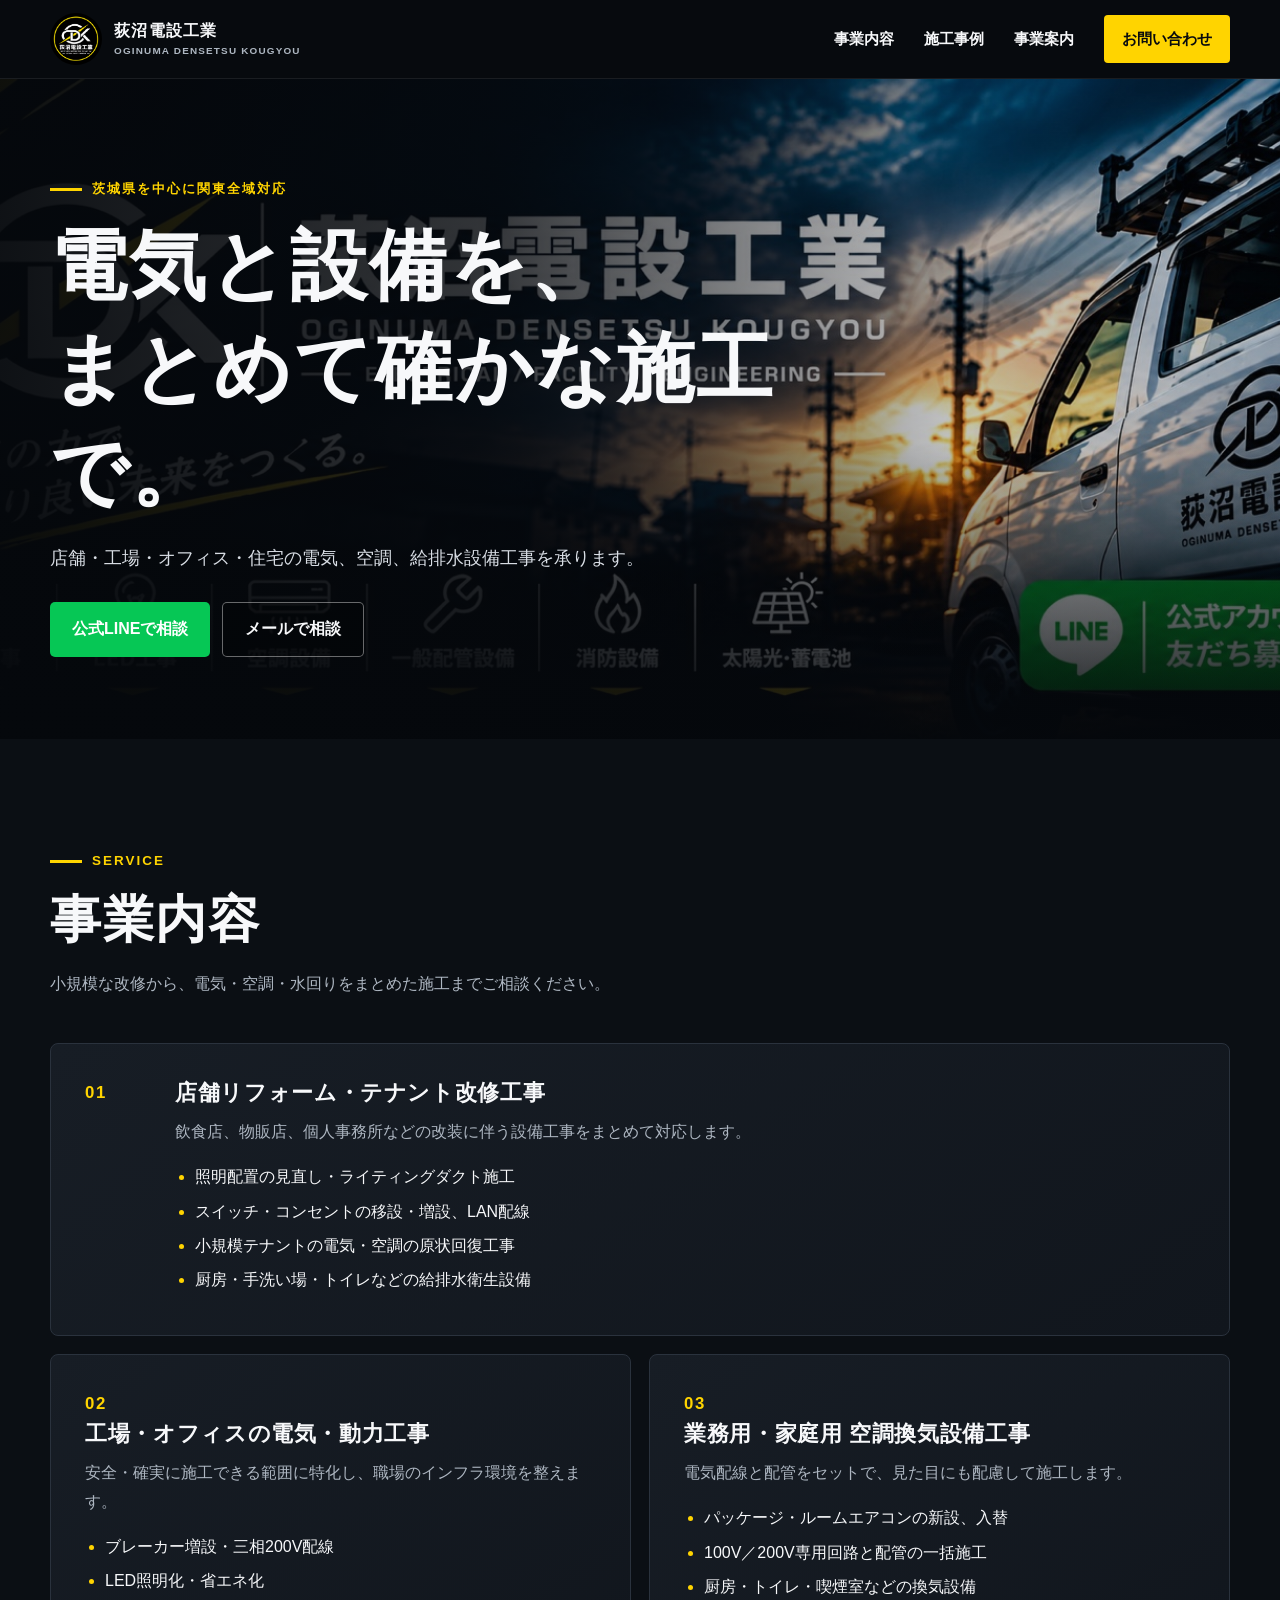
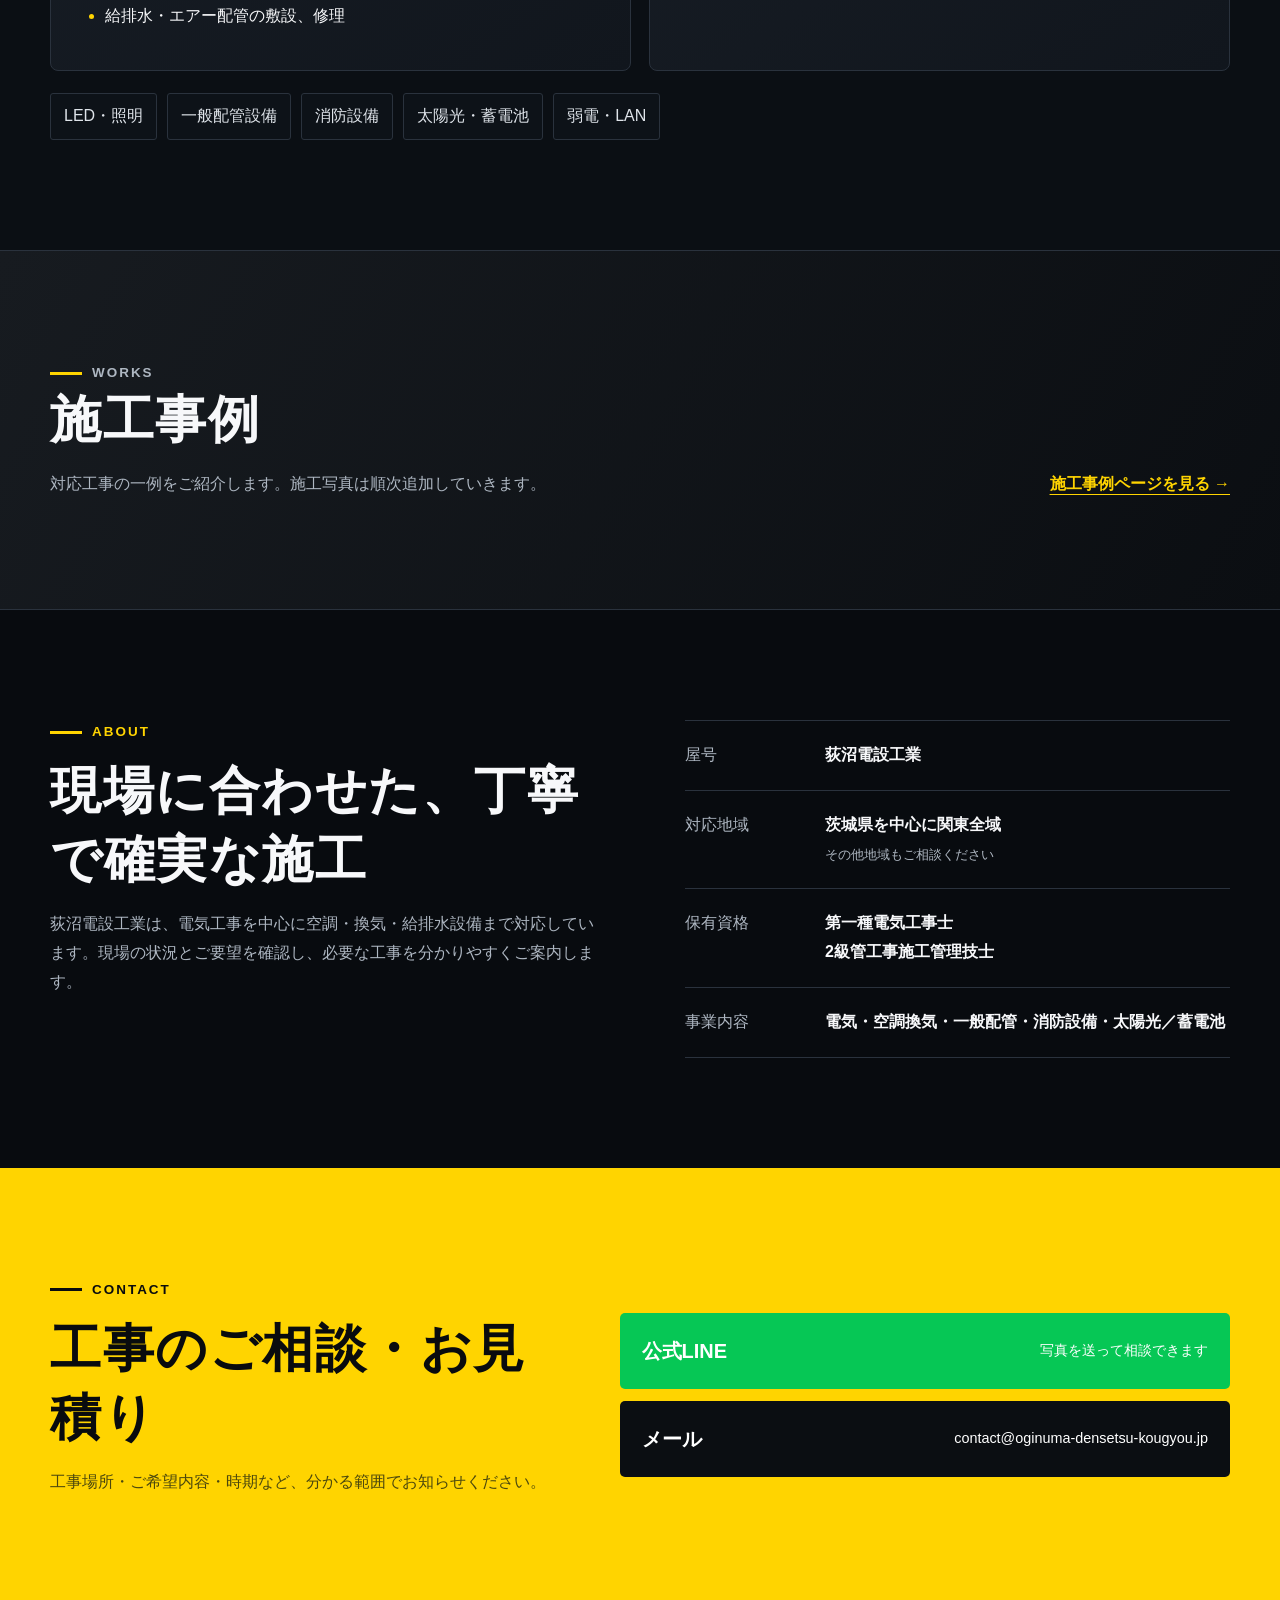
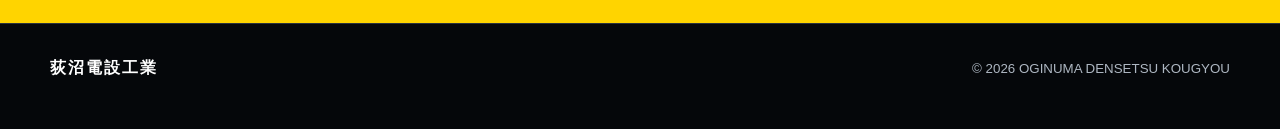
==== oginuma-densetsu-homepage/index.html @ 898243e2 "Add files via upload" ====
<!doctype html>
<html lang="ja">
<head>
  <meta charset="utf-8">
  <meta name="viewport" content="width=device-width, initial-scale=1">
  <title>荻沼電設工業｜茨城県の電気・空調・設備工事</title>
  <meta name="description" content="茨城県を中心に関東全域で、店舗・テナント改修、電気・動力、空調換気、給排水設備工事に対応する荻沼電設工業です。">
  <meta name="theme-color" content="#080b0f">
  <link rel="icon" type="image/svg+xml" href="data:image/svg+xml,%3Csvg xmlns='http://www.w3.org/2000/svg' viewBox='0 0 64 64'%3E%3Crect width='64' height='64' rx='12' fill='%23080b0f'/%3E%3Cpath d='M37 5 13 36h16l-3 23 25-34H35z' fill='%23ffd400'/%3E%3C/svg%3E">
  <link rel="stylesheet" href="style.css">
</head>
<body>
  <a class="skip-link" href="#main">本文へ移動</a>
  <header class="site-header">
    <div class="container header-inner">
      <a class="brand" href="index.html" aria-label="荻沼電設工業 ホーム">
        <img src="images/logo.png" alt="荻沼電設工業" width="64" height="64">
        <span>荻沼電設工業<small>OGINUMA DENSETSU KOUGYOU</small></span>
      </a>
      <button class="menu-button" type="button" aria-expanded="false" aria-controls="global-nav">メニュー</button>
      <nav id="global-nav" class="global-nav" aria-label="メインメニュー">
        <a href="#services">事業内容</a>
        <a href="works.html">施工事例</a>
        <a href="#about">事業案内</a>
        <a class="nav-contact" href="#contact">お問い合わせ</a>
      </nav>
    </div>
  </header>

  <main id="main">
    <section class="hero" aria-labelledby="hero-title">
      <img class="hero-image" src="images/hero.jpg" alt="荻沼電設工業のサービス案内と工事車両" width="1536" height="630">
      <div class="hero-shade"></div>
      <div class="container hero-content">
        <p class="eyebrow">茨城県を中心に関東全域対応</p>
        <h1 id="hero-title">電気と設備を、<br>まとめて確かな施工で。</h1>
        <p>店舗・工場・オフィス・住宅の電気、空調、給排水設備工事を承ります。</p>
        <div class="button-row">
          <a class="button button-line" href="https://lin.ee/7Vu7GOu" target="_blank" rel="noopener">公式LINEで相談</a>
          <a class="button button-ghost" href="mailto:contact@oginuma-densetsu-kougyou.jp">メールで相談</a>
        </div>
      </div>
    </section>

    <section id="services" class="section services-section">
      <div class="container">
        <div class="section-heading">
          <p class="eyebrow">SERVICE</p>
          <h2>事業内容</h2>
          <p>小規模な改修から、電気・空調・水回りをまとめた施工までご相談ください。</p>
        </div>
        <div class="service-grid">
          <article class="service-card service-card-wide">
            <span class="card-number">01</span>
            <div>
              <h3>店舗リフォーム・テナント改修工事</h3>
              <p>飲食店、物販店、個人事務所などの改装に伴う設備工事をまとめて対応します。</p>
              <ul>
                <li>照明配置の見直し・ライティングダクト施工</li>
                <li>スイッチ・コンセントの移設・増設、LAN配線</li>
                <li>小規模テナントの電気・空調の原状回復工事</li>
                <li>厨房・手洗い場・トイレなどの給排水衛生設備</li>
              </ul>
            </div>
          </article>
          <article class="service-card">
            <span class="card-number">02</span>
            <h3>工場・オフィスの電気・動力工事</h3>
            <p>安全・確実に施工できる範囲に特化し、職場のインフラ環境を整えます。</p>
            <ul>
              <li>ブレーカー増設・三相200V配線</li>
              <li>LED照明化・省エネ化</li>
              <li>給排水・エアー配管の敷設、修理</li>
            </ul>
          </article>
          <article class="service-card">
            <span class="card-number">03</span>
            <h3>業務用・家庭用 空調換気設備工事</h3>
            <p>電気配線と配管をセットで、見た目にも配慮して施工します。</p>
            <ul>
              <li>パッケージ・ルームエアコンの新設、入替</li>
              <li>100V／200V専用回路と配管の一括施工</li>
              <li>厨房・トイレ・喫煙室などの換気設備</li>
            </ul>
          </article>
        </div>
        <div class="service-tags" aria-label="その他の対応工事">
          <span>LED・照明</span><span>一般配管設備</span><span>消防設備</span><span>太陽光・蓄電池</span><span>弱電・LAN</span>
        </div>
      </div>
    </section>

    <section class="section works-preview">
      <div class="container split-heading">
        <div>
          <p class="eyebrow">WORKS</p>
          <h2>施工事例</h2>
          <p>対応工事の一例をご紹介します。施工写真は順次追加していきます。</p>
        </div>
        <a class="text-link" href="works.html">施工事例ページを見る <span aria-hidden="true">→</span></a>
      </div>
    </section>

    <section id="about" class="section about-section">
      <div class="container about-grid">
        <div>
          <p class="eyebrow">ABOUT</p>
          <h2>現場に合わせた、丁寧で確実な施工</h2>
          <p>荻沼電設工業は、電気工事を中心に空調・換気・給排水設備まで対応しています。現場の状況とご要望を確認し、必要な工事を分かりやすくご案内します。</p>
        </div>
        <dl class="about-list">
          <div><dt>屋号</dt><dd>荻沼電設工業</dd></div>
          <div><dt>対応地域</dt><dd>茨城県を中心に関東全域<br><small>その他地域もご相談ください</small></dd></div>
          <div><dt>保有資格</dt><dd>第一種電気工事士<br>2級管工事施工管理技士</dd></div>
          <div><dt>事業内容</dt><dd>電気・空調換気・一般配管・消防設備・太陽光／蓄電池</dd></div>
        </dl>
      </div>
    </section>

    <section id="contact" class="section contact-section">
      <div class="container contact-inner">
        <div>
          <p class="eyebrow">CONTACT</p>
          <h2>工事のご相談・お見積り</h2>
          <p>工事場所・ご希望内容・時期など、分かる範囲でお知らせください。</p>
        </div>
        <div class="contact-actions">
          <a class="contact-card line-card" href="https://lin.ee/7Vu7GOu" target="_blank" rel="noopener"><strong>公式LINE</strong><span>写真を送って相談できます</span></a>
          <a class="contact-card mail-card" href="mailto:contact@oginuma-densetsu-kougyou.jp"><strong>メール</strong><span>contact@oginuma-densetsu-kougyou.jp</span></a>
        </div>
      </div>
    </section>
  </main>

  <footer class="site-footer">
    <div class="container footer-inner">
      <p class="footer-brand">荻沼電設工業</p>
      <p><small>© <span id="year"></span> OGINUMA DENSETSU KOUGYOU</small></p>
    </div>
  </footer>
  <script src="script.js"></script>
</body>
</html>
---- oginuma-densetsu-homepage/style.css ----
:root{--bg:#080b0f;--panel:#11161d;--panel-2:#171d25;--text:#f7f8fa;--muted:#aeb7c2;--yellow:#ffd400;--line:#2a323d;--green:#06c755;--max:1180px;--shadow:0 20px 60px rgba(0,0,0,.25)}
*{box-sizing:border-box}html{scroll-behavior:smooth}body{margin:0;background:var(--bg);color:var(--text);font-family:-apple-system,BlinkMacSystemFont,"Segoe UI","Noto Sans JP","Hiragino Kaku Gothic ProN",Meiryo,sans-serif;line-height:1.8}img{display:block;max-width:100%}a{color:inherit}h1,h2,h3,p{margin-top:0}h1,h2,h3{line-height:1.35;letter-spacing:.03em}h2{font-size:clamp(2rem,4vw,3.4rem);margin-bottom:1rem}h3{font-size:1.35rem;margin-bottom:.7rem}.container{width:min(calc(100% - 40px),var(--max));margin-inline:auto}.skip-link{position:fixed;left:16px;top:-100px;background:var(--yellow);color:#000;padding:8px 14px;z-index:999}.skip-link:focus{top:12px}.site-header{position:sticky;top:0;z-index:50;background:rgba(8,11,15,.93);border-bottom:1px solid rgba(255,255,255,.08);backdrop-filter:blur(14px)}.header-inner{min-height:78px;display:flex;align-items:center;justify-content:space-between;gap:24px}.brand{display:flex;align-items:center;gap:12px;text-decoration:none;font-weight:800;letter-spacing:.08em}.brand img{width:52px;height:52px;border-radius:50%}.brand span{line-height:1.25}.brand small{display:block;color:var(--muted);font-size:.62rem;letter-spacing:.12em;margin-top:4px}.global-nav{display:flex;align-items:center;gap:30px}.global-nav a{text-decoration:none;font-size:.95rem;font-weight:650}.global-nav a:hover,.global-nav a:focus-visible{color:var(--yellow)}.global-nav .nav-contact{background:var(--yellow);color:#090b0e;padding:10px 18px;border-radius:4px}.menu-button{display:none;background:none;border:1px solid var(--line);color:var(--text);padding:8px 12px;font:inherit}.hero{position:relative;min-height:660px;display:grid;align-items:end;overflow:hidden}.hero-image{position:absolute;inset:0;width:100%;height:100%;object-fit:cover;object-position:center}.hero-shade{position:absolute;inset:0;background:linear-gradient(90deg,rgba(5,8,12,.96) 0%,rgba(5,8,12,.82) 38%,rgba(5,8,12,.24) 75%),linear-gradient(0deg,rgba(5,8,12,.92),transparent 45%)}.hero-content{position:relative;padding-bottom:82px;max-width:var(--max);width:min(calc(100% - 40px),var(--max))}.eyebrow{display:flex;align-items:center;gap:10px;color:var(--yellow);font-weight:800;font-size:.84rem;letter-spacing:.15em;margin-bottom:12px}.eyebrow::before{content:"";width:32px;height:3px;background:var(--yellow)}.hero h1{font-size:clamp(2.5rem,6vw,5rem);margin:0 0 18px;max-width:800px}.hero-content>p:not(.eyebrow){font-size:1.1rem;color:#d9dee5;max-width:660px}.button-row{display:flex;flex-wrap:wrap;gap:12px;margin-top:28px}.button{display:inline-flex;align-items:center;justify-content:center;min-height:52px;padding:12px 22px;border-radius:5px;text-decoration:none;font-weight:800;transition:.2s transform,.2s filter}.button:hover{transform:translateY(-2px);filter:brightness(1.06)}.button-line{background:var(--green);color:#fff}.button-ghost{border:1px solid rgba(255,255,255,.4);background:rgba(0,0,0,.22)}.section{padding:110px 0}.section-heading{max-width:760px;margin-bottom:44px}.section-heading>p:last-child,.split-heading p,.about-grid>div>p:last-child,.contact-inner p,.page-hero p{color:var(--muted)}.services-section{background:#0b0f14}.service-grid{display:grid;grid-template-columns:repeat(2,minmax(0,1fr));gap:18px}.service-card{position:relative;background:linear-gradient(145deg,var(--panel-2),var(--panel));border:1px solid var(--line);padding:34px;border-radius:8px;overflow:hidden}.service-card-wide{grid-column:1/-1;display:grid;grid-template-columns:90px 1fr}.card-number{color:var(--yellow);font-size:1.05rem;font-weight:900;letter-spacing:.1em}.service-card p{color:var(--muted)}.service-card ul{padding-left:1.25rem;margin:1rem 0 0}.service-card li{margin:.35rem 0}.service-card li::marker{color:var(--yellow)}.service-tags{display:flex;flex-wrap:wrap;gap:10px;margin-top:22px}.service-tags span{border:1px solid var(--line);background:#0d1218;color:#dfe4ea;padding:8px 13px;border-radius:3px}.works-preview{border-top:1px solid var(--line);border-bottom:1px solid var(--line);background:linear-gradient(120deg,#171b20,#0b0e12)}.split-heading{display:flex;justify-content:space-between;align-items:end;gap:30px}.split-heading p{margin-bottom:0}.text-link{color:var(--yellow);font-weight:800;white-space:nowrap;text-underline-offset:5px}.about-section{background:#080b0f}.about-grid{display:grid;grid-template-columns:1fr 1fr;gap:90px;align-items:start}.about-list{margin:0;border-top:1px solid var(--line)}.about-list>div{display:grid;grid-template-columns:120px 1fr;gap:20px;padding:20px 0;border-bottom:1px solid var(--line)}.about-list dt{color:var(--muted)}.about-list dd{margin:0;font-weight:650}.about-list small{color:var(--muted);font-weight:400}.contact-section{background:var(--yellow);color:#090b0e}.contact-section .eyebrow{color:#090b0e}.contact-section .eyebrow::before{background:#090b0e}.contact-inner{display:grid;grid-template-columns:.9fr 1.1fr;align-items:center;gap:70px}.contact-inner p{color:#4c480d}.contact-actions{display:grid;gap:12px}.contact-card{display:flex;justify-content:space-between;align-items:center;gap:20px;padding:20px 22px;text-decoration:none;border-radius:5px}.contact-card strong{font-size:1.25rem}.contact-card span{font-size:.9rem;text-align:right}.line-card{background:var(--green);color:#fff}.mail-card{background:#0b0e12;color:#fff}.site-footer{padding:30px 0;background:#05070a;border-top:1px solid var(--line)}.footer-inner{display:flex;justify-content:space-between;align-items:center;gap:24px;color:var(--muted)}.footer-brand{color:#fff;font-weight:850;letter-spacing:.12em}.page-hero{padding:100px 0 70px;background:radial-gradient(circle at 80% 20%,rgba(255,212,0,.16),transparent 28%),linear-gradient(120deg,#151a21,#090c10)}.page-hero h1{font-size:clamp(2.7rem,7vw,5.4rem);margin-bottom:12px}.works-grid{display:grid;gap:24px}.work-card{display:grid;grid-template-columns:minmax(280px,.72fr) 1.28fr;background:var(--panel);border:1px solid var(--line);border-radius:8px;overflow:hidden}.work-visual{min-height:260px;padding:28px;background:linear-gradient(135deg,#222a34,#0e1217);display:flex;flex-direction:column;justify-content:space-between;border-right:4px solid var(--yellow)}.work-visual span{font-size:3.5rem;color:var(--yellow);font-weight:900}.work-visual strong{font-size:1.3rem}.work-body{padding:36px}.work-body h2{font-size:1.7rem}.work-body>p:last-child{color:var(--muted)}.work-category{display:inline-block;color:#0b0e12;background:var(--yellow);font-size:.78rem;font-weight:800;padding:3px 10px;margin-bottom:12px}.works-note{margin-top:26px;color:var(--muted);border-left:3px solid var(--yellow);padding-left:16px}.compact-contact .contact-inner{align-items:end}.compact-contact .button-row{margin:0;justify-content:flex-end}.compact-contact .button-ghost{border-color:#090b0e}.compact-contact .button-line{box-shadow:var(--shadow)}
@media (max-width:820px){.container{width:min(calc(100% - 28px),var(--max))}.header-inner{min-height:68px}.brand img{width:45px;height:45px}.brand small{display:none}.menu-button{display:block}.global-nav{display:none;position:absolute;top:68px;left:0;right:0;background:#0b0e12;border-bottom:1px solid var(--line);padding:18px 20px;flex-direction:column;align-items:stretch;gap:6px}.global-nav.open{display:flex}.global-nav a{padding:11px}.global-nav .nav-contact{text-align:center;margin-top:4px}.hero{min-height:690px;align-items:end}.hero-image{object-position:68% center}.hero-shade{background:linear-gradient(0deg,rgba(5,8,12,.98) 15%,rgba(5,8,12,.7) 65%,rgba(5,8,12,.35))}.hero-content{padding-bottom:48px;width:min(calc(100% - 28px),var(--max))}.hero h1{font-size:clamp(2.35rem,11vw,4.3rem)}.section{padding:76px 0}.service-grid,.about-grid,.contact-inner{grid-template-columns:1fr}.service-card-wide{grid-column:auto;display:block}.service-card-wide .card-number{display:block;margin-bottom:18px}.service-card{padding:26px}.split-heading{display:block}.split-heading .text-link{display:inline-block;margin-top:24px}.about-grid,.contact-inner{gap:38px}.contact-card{display:block}.contact-card span{display:block;text-align:left;margin-top:3px;overflow-wrap:anywhere}.work-card{grid-template-columns:1fr}.work-visual{min-height:180px;border-right:0;border-bottom:4px solid var(--yellow)}.work-body{padding:26px}.compact-contact .button-row{justify-content:flex-start}.footer-inner{display:block}.footer-inner p{margin-bottom:6px}}
@media (max-width:460px){.brand span{font-size:.92rem}.button{width:100%}.about-list>div{grid-template-columns:1fr;gap:4px}.hero-content>p:not(.eyebrow){font-size:1rem}.work-body h2{font-size:1.45rem}}
@media (prefers-reduced-motion:reduce){html{scroll-behavior:auto}.button{transition:none}}
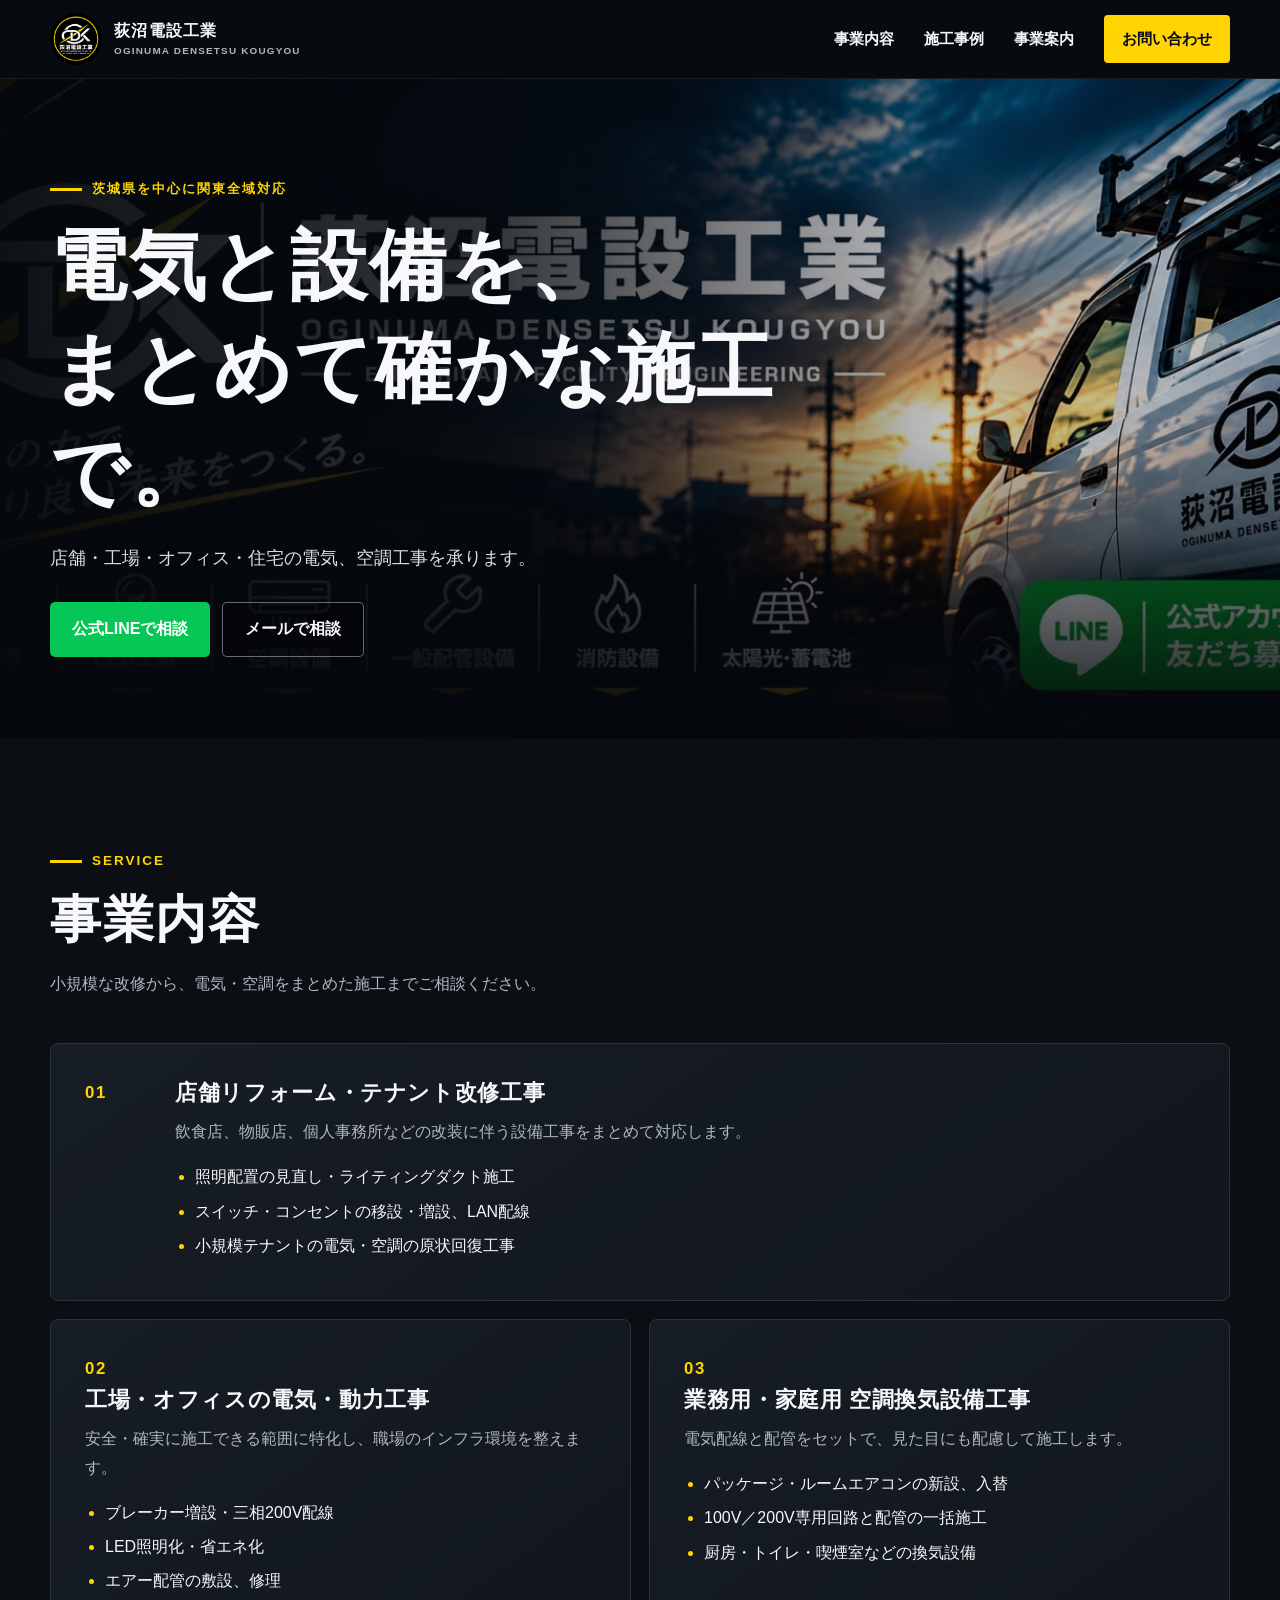
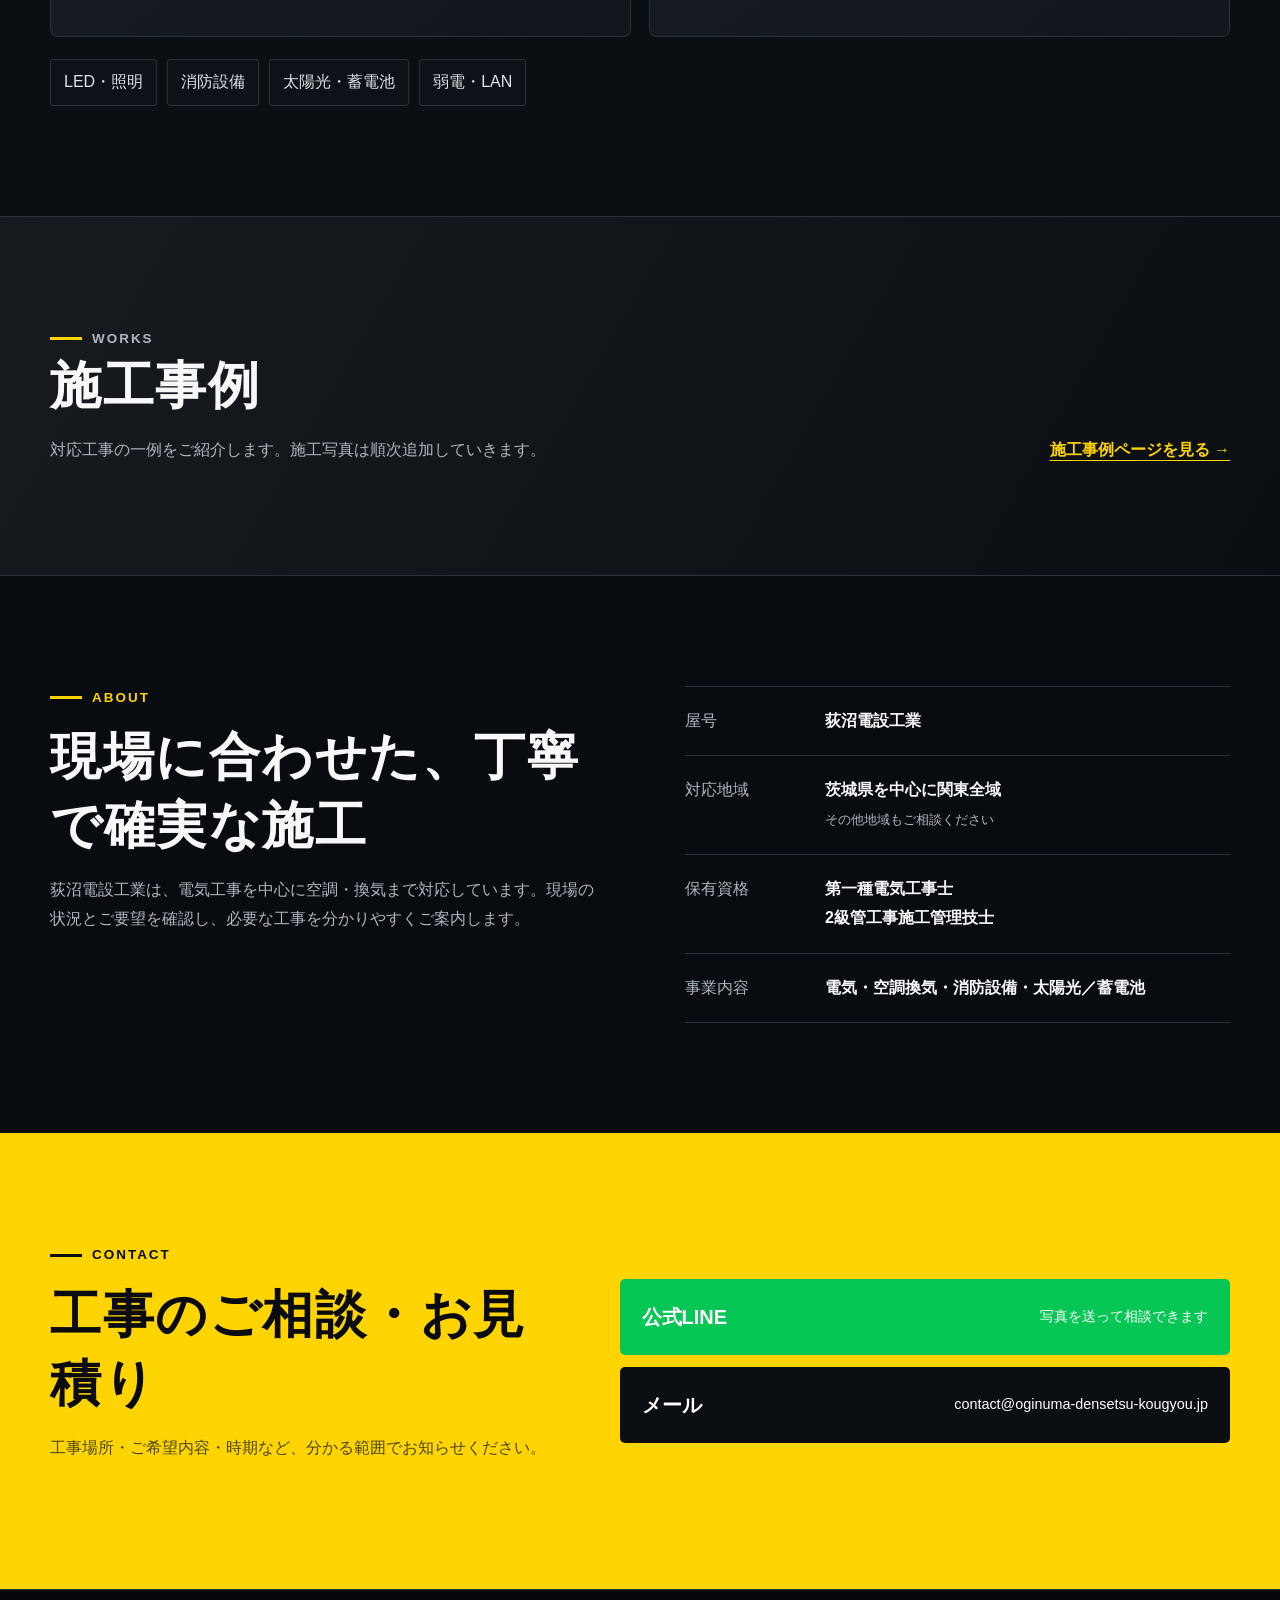
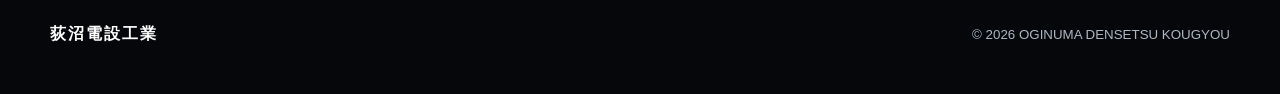
==== commit 8a55faf2: "Remove only plumbing service text from nested homepage; preserve its existing design and metadata" ====
--- a/oginuma-densetsu-homepage/index.html
+++ b/oginuma-densetsu-homepage/index.html
@@ -4,7 +4,7 @@
   <meta charset="utf-8">
   <meta name="viewport" content="width=device-width, initial-scale=1">
   <title>荻沼電設工業｜茨城県の電気・空調・設備工事</title>
-  <meta name="description" content="茨城県を中心に関東全域で、店舗・テナント改修、電気・動力、空調換気、給排水設備工事に対応する荻沼電設工業です。">
+  <meta name="description" content="茨城県を中心に関東全域で、店舗・テナント改修、電気・動力、空調換気に対応する荻沼電設工業です。">
   <meta name="theme-color" content="#080b0f">
   <link rel="icon" type="image/svg+xml" href="data:image/svg+xml,%3Csvg xmlns='http://www.w3.org/2000/svg' viewBox='0 0 64 64'%3E%3Crect width='64' height='64' rx='12' fill='%23080b0f'/%3E%3Cpath d='M37 5 13 36h16l-3 23 25-34H35z' fill='%23ffd400'/%3E%3C/svg%3E">
   <link rel="stylesheet" href="style.css">
@@ -34,7 +34,7 @@
       <div class="container hero-content">
         <p class="eyebrow">茨城県を中心に関東全域対応</p>
         <h1 id="hero-title">電気と設備を、<br>まとめて確かな施工で。</h1>
-        <p>店舗・工場・オフィス・住宅の電気、空調、給排水設備工事を承ります。</p>
+        <p>店舗・工場・オフィス・住宅の電気、空調工事を承ります。</p>
         <div class="button-row">
           <a class="button button-line" href="https://lin.ee/7Vu7GOu" target="_blank" rel="noopener">公式LINEで相談</a>
           <a class="button button-ghost" href="mailto:contact@oginuma-densetsu-kougyou.jp">メールで相談</a>
@@ -47,7 +47,7 @@
         <div class="section-heading">
           <p class="eyebrow">SERVICE</p>
           <h2>事業内容</h2>
-          <p>小規模な改修から、電気・空調・水回りをまとめた施工までご相談ください。</p>
+          <p>小規模な改修から、電気・空調をまとめた施工までご相談ください。</p>
         </div>
         <div class="service-grid">
           <article class="service-card service-card-wide">
@@ -59,7 +59,6 @@
                 <li>照明配置の見直し・ライティングダクト施工</li>
                 <li>スイッチ・コンセントの移設・増設、LAN配線</li>
                 <li>小規模テナントの電気・空調の原状回復工事</li>
-                <li>厨房・手洗い場・トイレなどの給排水衛生設備</li>
               </ul>
             </div>
           </article>
@@ -70,7 +69,7 @@
             <ul>
               <li>ブレーカー増設・三相200V配線</li>
               <li>LED照明化・省エネ化</li>
-              <li>給排水・エアー配管の敷設、修理</li>
+              <li>エアー配管の敷設、修理</li>
             </ul>
           </article>
           <article class="service-card">
@@ -85,7 +84,7 @@
           </article>
         </div>
         <div class="service-tags" aria-label="その他の対応工事">
-          <span>LED・照明</span><span>一般配管設備</span><span>消防設備</span><span>太陽光・蓄電池</span><span>弱電・LAN</span>
+          <span>LED・照明</span><span>消防設備</span><span>太陽光・蓄電池</span><span>弱電・LAN</span>
         </div>
       </div>
     </section>
@@ -106,13 +105,13 @@
         <div>
           <p class="eyebrow">ABOUT</p>
           <h2>現場に合わせた、丁寧で確実な施工</h2>
-          <p>荻沼電設工業は、電気工事を中心に空調・換気・給排水設備まで対応しています。現場の状況とご要望を確認し、必要な工事を分かりやすくご案内します。</p>
+          <p>荻沼電設工業は、電気工事を中心に空調・換気まで対応しています。現場の状況とご要望を確認し、必要な工事を分かりやすくご案内します。</p>
         </div>
         <dl class="about-list">
           <div><dt>屋号</dt><dd>荻沼電設工業</dd></div>
           <div><dt>対応地域</dt><dd>茨城県を中心に関東全域<br><small>その他地域もご相談ください</small></dd></div>
           <div><dt>保有資格</dt><dd>第一種電気工事士<br>2級管工事施工管理技士</dd></div>
-          <div><dt>事業内容</dt><dd>電気・空調換気・一般配管・消防設備・太陽光／蓄電池</dd></div>
+          <div><dt>事業内容</dt><dd>電気・空調換気・消防設備・太陽光／蓄電池</dd></div>
         </dl>
       </div>
     </section>
